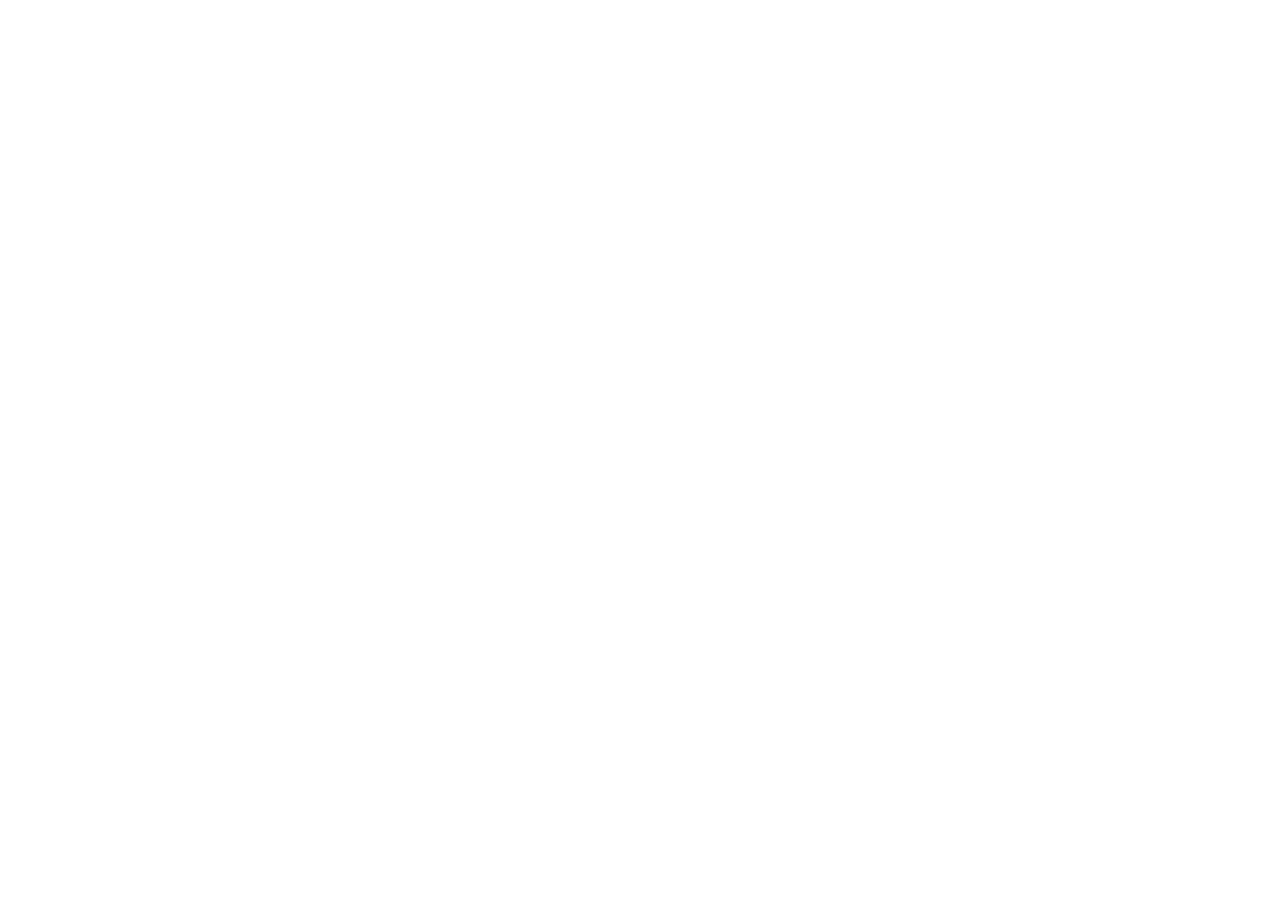
==== index.html @ 8f9c3c63 "feat: add css file" ====
<!DOCTYPE html>
<html lang="en">
<head>
	<meta charset="UTF-8">
	<meta http-equiv="X-UA-Compatible" content="IE=edge">
	<meta name="viewport" content="width=device-width, initial-scale=1.0">
	<title>Document</title>
</head>
<body>
	
</body>
</html>
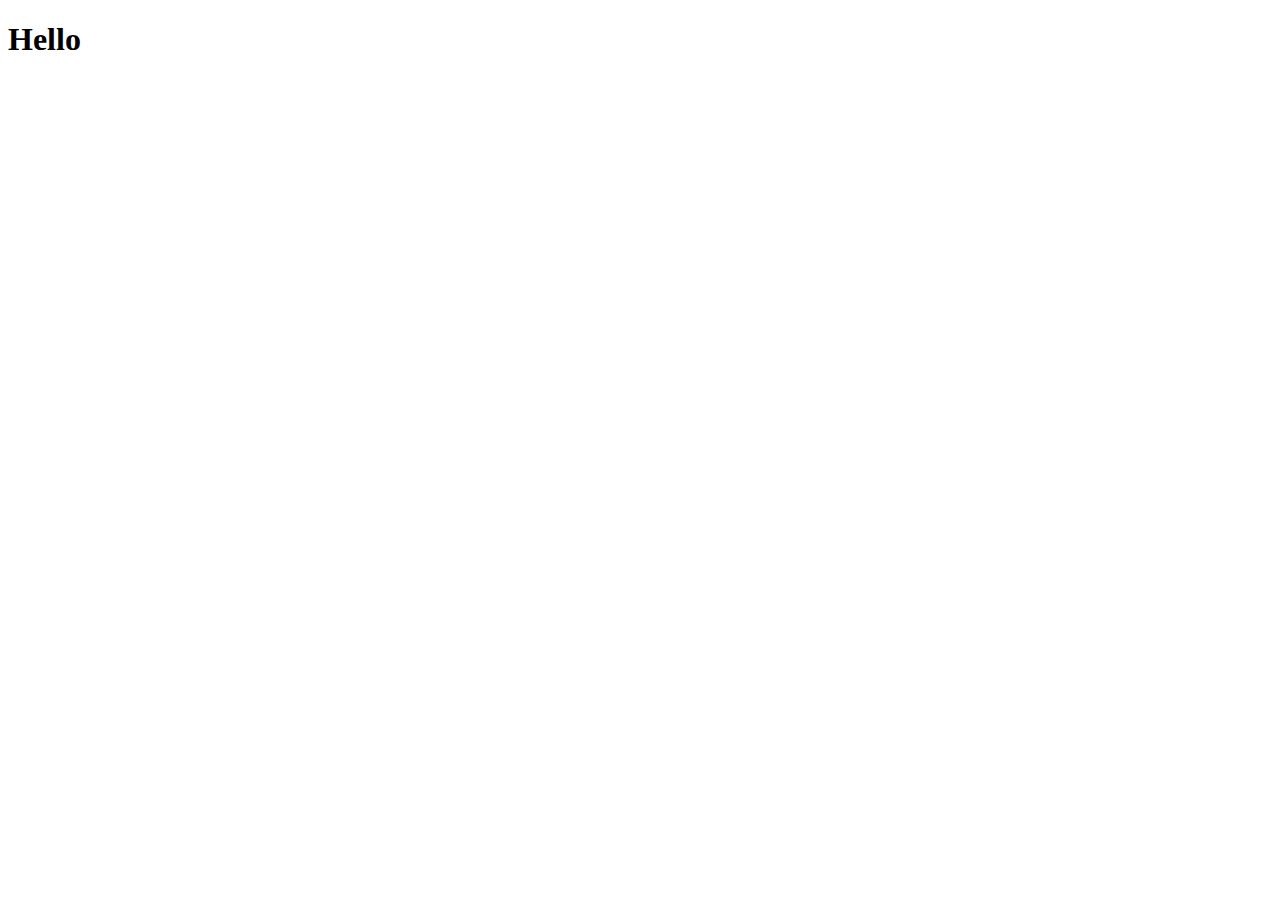
==== commit 8ff8bd0b: "feat:fix html file" ====
--- a/index.html
+++ b/index.html
@@ -1,12 +1,15 @@
 <!DOCTYPE html>
 <html lang="en">
+
 <head>
 	<meta charset="UTF-8">
 	<meta http-equiv="X-UA-Compatible" content="IE=edge">
 	<meta name="viewport" content="width=device-width, initial-scale=1.0">
 	<title>Document</title>
 </head>
+
 <body>
-	
+	<h1>Hello</h1>
 </body>
+
 </html>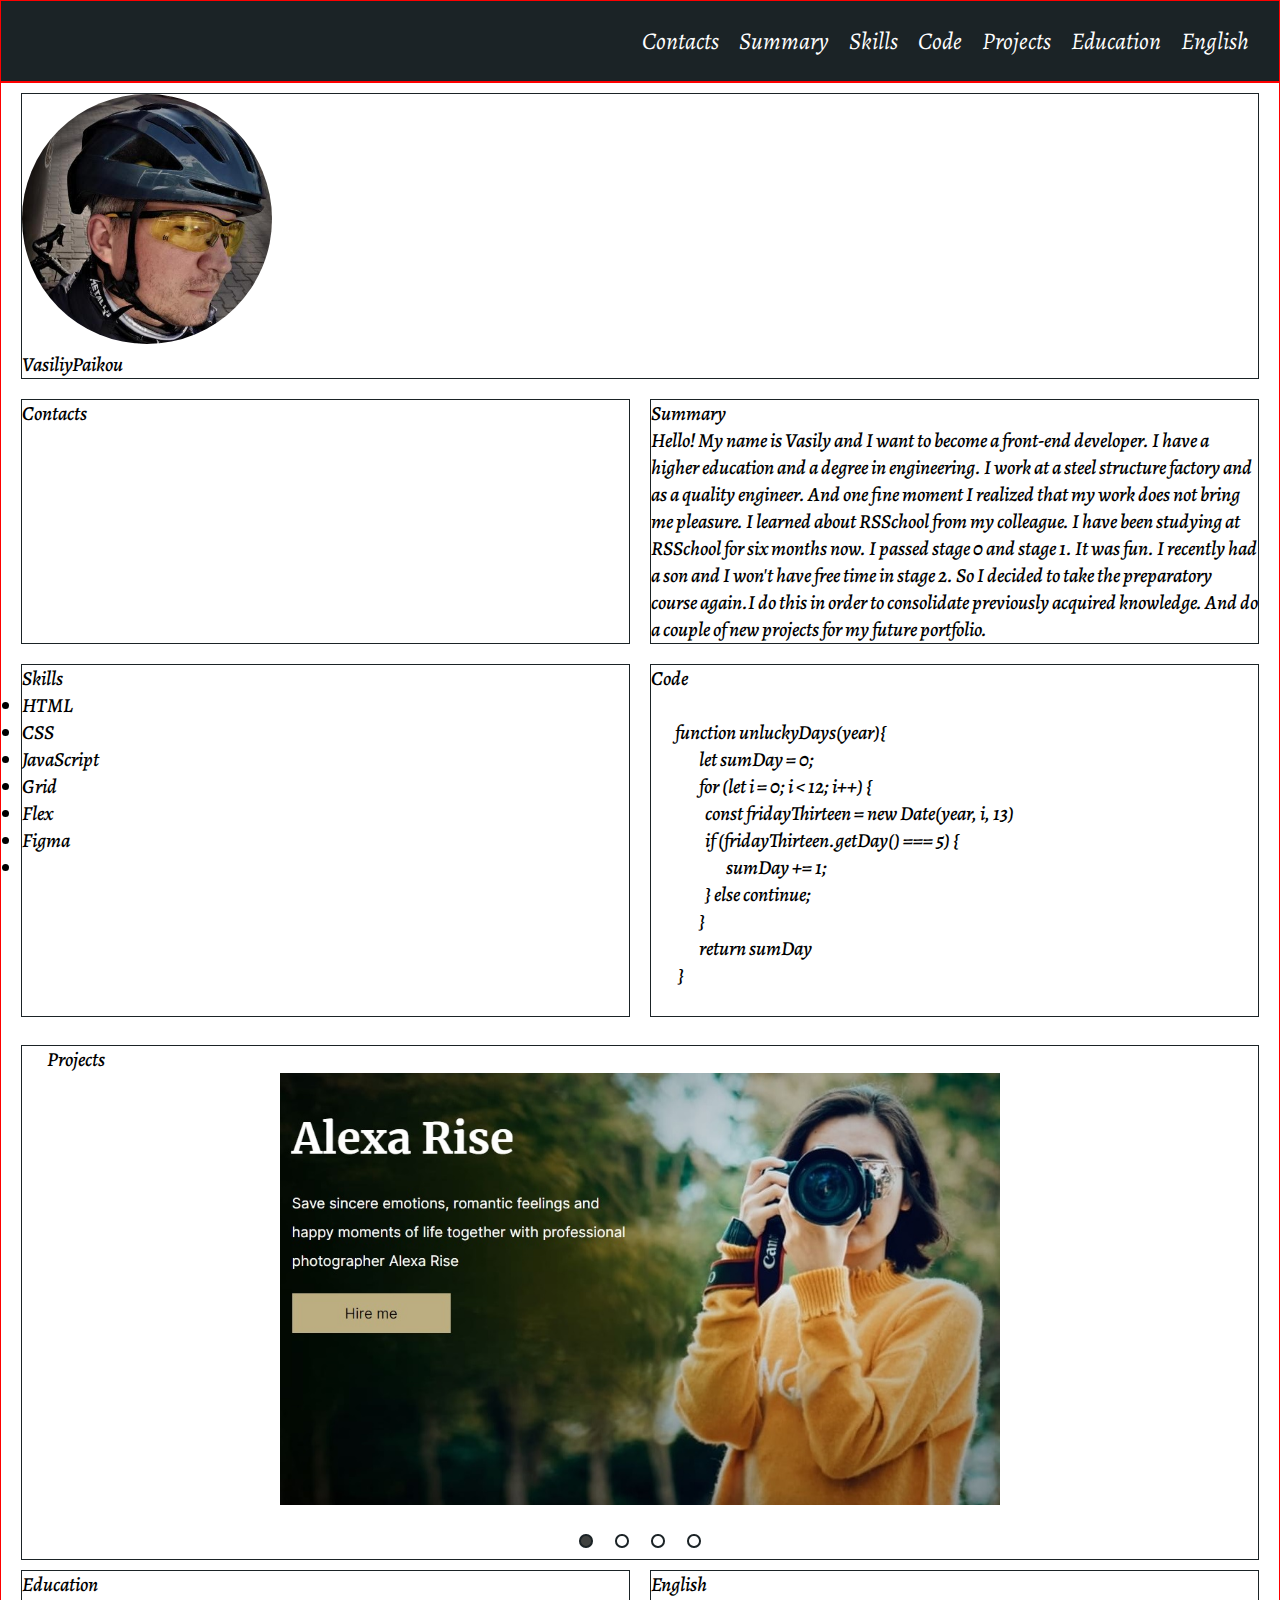
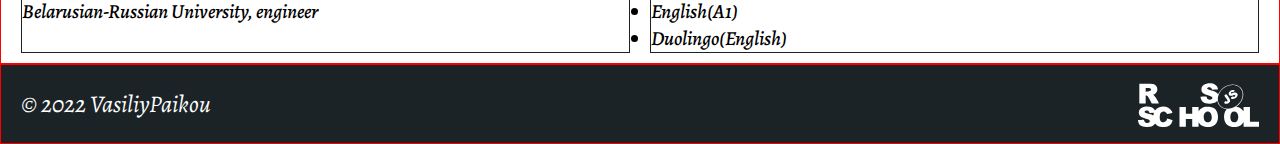
==== commit 540815dc: "feat:start cv" ====
--- a/index.html
+++ b/index.html
@@ -5,11 +5,139 @@
 	<meta charset="UTF-8">
 	<meta http-equiv="X-UA-Compatible" content="IE=edge">
 	<meta name="viewport" content="width=device-width, initial-scale=1.0">
-	<title>Document</title>
+	<title>VasiliyPaikou</title>
+	<link rel="stylesheet" href="style.css">
+	<link rel="shortcut icon" href="/assets/icons/rs.ico" type="image/x-icon">
 </head>
 
 <body>
-	<h1>Hello</h1>
+	<div class="wrapper">
+		<header class="header-container">
+			<div class="container">
+				<nav class="navigation">
+					<ul class="nav-list">
+						<li class="nav-list__item"><a href="#contacts" class="nav-list__link">Contacts</a></li>
+						<li class="nav-list__item"><a href="#summary" class="nav-list__link">Summary</a></li>
+						<li class="nav-list__item"><a href="#skills" class="nav-list__link">Skills</a></li>
+						<li class="nav-list__item"><a href="#code" class="nav-list__link">Code</a></li>
+						<li class="nav-list__item"><a href="#projects" class="nav-list__link">Projects</a></li>
+						<li class="nav-list__item"><a href="#education" class="nav-list__link">Education</a></li>
+						<li class="nav-list__item"><a href="#english" class="nav-list__link">English</a></li>
+					</ul>
+				</nav>
+			</div>
+		</header>
+		<main class="main">
+			<div class="container main-container">
+				<section class="main-section profile-section" id="contacts">
+					<img src="assets/images/rss-avatar.jpeg" alt="rss-avatar" class="rss-avatar">
+					<h1 class="section-title">VasiliyPaikou</h1>
+				</section>
+				<section class="main-section" id="contacts">
+
+					<h2 class="section-title">Contacts</h2>
+				</section>
+				<section class="main-section" id="summary">
+					<h2 class="section-title">Summary</h2>
+					<p class="p-text">
+						Hello! My name is Vasily and I want to become a front-end developer. I have a higher education and a
+						degree in engineering. I work at a steel structure factory and as a quality engineer. And one fine
+						moment I realized that my work does not bring me pleasure. I learned about RSSchool from my colleague.
+						I have been studying at RSSchool for six months now. I passed stage 0 and stage 1. It was fun. I
+						recently had a son and I won't have free time in stage 2. So I decided to take the preparatory course
+						again.I do this in order to consolidate previously acquired knowledge. And do a couple of new projects
+						for
+						my future portfolio.</p>
+				</section>
+				<section class="main-section" id="skills">
+					<h2 class="section-title">Skills</h2>
+<ul>
+	<li>HTML</li>
+	<li>CSS</li>
+	<li>JavaScript</li>
+	<li>Grid</li>
+	<li>Flex</li>
+	<li>Figma</li>
+	<li></li>
+</ul>
+				</section>
+				<section class="main-section" id="code">
+					<h2 class="section-title">Code</h2>
+<pre class="pre">
+<code class="code">
+	function unluckyDays(year){
+		let sumDay = 0;
+		for (let i = 0; i < 12; i++) {
+		  const fridayThirteen = new Date(year, i, 13)
+		  if (fridayThirteen.getDay() === 5) {
+			 sumDay += 1;
+		  } else continue;
+		}
+		return sumDay
+	 }
+</code>
+</pre>
+				</section>
+				<section class="main-section project-section" id="projects">
+					<h2 class="section-title">Projects</h2>
+					<input type="radio" name="point" id="slide1" checked>
+					<input type="radio" name="point" id="slide2">
+					<input type="radio" name="point" id="slide3">
+					<input type="radio" name="point" id="slide4">
+					<div class="slider">
+						<a href="https://rolling-scopes-school.github.io/vasiliypaikou-JSFEPRESCHOOL/portfolio/"
+							class="slides slide1" target="_blank"><img src="assets/images/1.jpg" alt="portfolio"></a>
+						<a href="https://rolling-scopes-school.github.io/vasiliypaikou-JSFE2022Q1/shelter/pages/main/"
+							class="slides slide2" target="_blank"><img src="assets/images/2.jpg" alt="shelter"></a>
+						<a href="https://rolling-scopes-school.github.io/vasiliypaikou-JSFEPRESCHOOL/tic-tac-toe/"
+							class="slides slide3" target="_blank"><img src="assets/images/3.jpg" alt="tic-tac-toe"></a>
+						<a href="https://rolling-scopes-school.github.io/vasiliypaikou-JSFEPRESCHOOL/random-jokes/"
+							class="slides slide4" target="_blank"><img src="assets/images/4.jpg" alt="random-jokes"></a>
+					</div>
+					<div class="panel">
+
+						<div class="controls">
+							<label for="slide1" class="lbl">
+								<div class="lbd lbd1"></div>
+							</label>
+							<label for="slide2" class="lbl">
+								<div class="lbd lbd2"></div>
+							</label>
+							<label for="slide3" class="lbl">
+								<div class="lbd lbd3"></div>
+							</label>
+							<label for="slide4" class="lbl">
+								<div class="lbd lbd4"></div>
+							</label>
+						</div>
+					</div>
+				</section>
+				<section class="main-section" id="education">
+					<h2 class="section-title">Education</h2>
+					<p class="p-text">Belarusian-Russian University, engineer</p>
+				</section>
+				<section class="main-section" id="english">
+					<h2 class="section-title">English</h2>
+					<ul class="lang">
+						<li class="lang-item">English(A1)</li>
+						<li class="lang-item">Duolingo(English)</li>
+
+					</ul>
+				</section>
+			</div>
+		</main>
+		<footer class="footer-container">
+			<div class="container footer-wrapper">
+				<div class="footer-link">
+					© 2022
+					<a href="https://github.com/VasiliyPaikou" target="_blank"
+						class="footer-container__github">VasiliyPaikou</a>
+				</div>
+				<a href="https://rs.school/js/" target="_blank" class="footer-container__logo"></a>
+			</div>
+		</footer>
+	</div>
+
 </body>
 
 </html>--- a/style.css
+++ b/style.css
@@ -0,0 +1,223 @@
+@font-face {
+	font-family: 'Alegreya';
+	src: url("assets/fonts/Alegreya-Italic.ttf");
+	font-weight: 400;
+ }
+ @font-face {
+	font-family: 'Alegreya';
+	src: url("assets/fonts/Alegreya-MediumItalic.ttf");
+	font-weight: 500;
+ }
+
+* {
+	margin: 0;
+	padding: 0;
+	box-sizing: border-box;
+	font-family: 'Alegreya';
+	font-size: 20px;
+	font-weight: 500;
+}
+
+.wrapper{
+display: flex;
+flex-direction: column;
+justify-content: space-between;
+min-width: 320px;
+min-height: 100vh;
+}
+
+.header-container,
+.footer-container{
+	background-color: #1b2326;
+}
+
+.container{
+  margin: 0 auto;
+  padding: 0 20px;
+  max-width: 1440px;
+  border: 1px solid red;
+  min-height: 80px;
+}
+
+.nav-list{
+	display: flex;
+	justify-content: flex-end;
+	align-items: center;
+	min-height: 80px;
+}
+
+.nav-list__item{
+list-style-type: none;
+margin: 0 10px;
+}
+
+.nav-list__link,
+.footer-container__github{
+	text-decoration: none;
+	font-size: 24px;
+	font-weight: 400;
+	color: #FFFFFF;
+}
+.nav-list__link:hover{
+	color: yellow;
+	font-size: 28px;
+}
+/* --------------------main--------------------- */
+.main-container{
+	display: flex;
+	flex-wrap: wrap;
+	justify-content: space-between;
+}
+
+.main-section{
+width:calc(50% - 10px);
+margin:10px 0;
+border:1px solid #1b2326;
+}
+
+.project-section,
+.profile-section{
+width: 100%;
+}
+/* slider */
+
+.project-section {
+	margin:  0 auto;
+	margin-top: 2vh;
+	padding: 0 2%;
+	position: relative;
+}
+
+.slider {
+	min-height:50vh;
+	overflow: hidden;
+	position: relative;
+	max-width: 80vh;
+	margin: 0 auto;
+
+}
+
+.slides {
+	position: absolute;
+	width: 100%;
+}
+
+img{
+	width: 100%;
+}
+
+input {
+	display: none;
+}
+
+
+.text {
+	height: inherit; 
+	 position: relative; 
+	width: inherit;
+}
+
+.controls {
+	margin: 0 auto;
+display: flex;
+} 
+
+.lbd{
+	width: 2vh;
+	height: 2vh;
+}
+
+label {
+	display: flex;
+	justify-content: center;
+	align-items: center;
+	cursor: pointer;
+	height: 4vh;
+	width: 4vh;
+	position: relative;
+}
+
+.lbd{
+	height: 1.5vh;
+	width: 1.5vh;
+	border-radius: 50%;
+	transition: background ease-in-out 0.5s;
+	border: 0.3vh solid #1b2326;
+}
+
+
+#slide1:checked ~ .panel > .controls > .lbl > .lbd1,
+#slide2:checked ~ .panel > .controls > .lbl > .lbd2,
+#slide3:checked ~ .panel > .controls > .lbl > .lbd3,
+#slide4:checked ~ .panel > .controls > .lbl > .lbd4 
+{
+	background: #404240;
+}
+
+
+label:hover .lbd{
+	background-color: yellow;
+	border: 0.3vh solid black;
+}
+
+.slides,
+.text {
+	font-size: 1em;
+	height: inherit;
+	opacity: 0;
+	position: absolute;
+	width: inherit;
+	z-index: 0;
+	transform: scale(1.2);
+	transition: transform ease-in-out .9s, opacity ease-in-out .9s;
+}
+
+#slide1:checked ~ .slider > .slide1,
+#slide2:checked ~ .slider > .slide2,
+#slide3:checked ~ .slider > .slide3,
+#slide4:checked ~ .slider > .slide4,
+#slide1:checked ~ .panel > .joke > .slide1,
+#slide2:checked ~ .panel > .joke > .slide2,
+#slide3:checked ~ .panel > .joke > .slide3,
+#slide4:checked ~ .panel > .joke > .slide4  {
+	opacity: 1;
+	z-index: 1;
+	transform: scale(1);
+}
+
+.panel{
+	margin: 0 auto;
+	display: flex;
+	justify-content:center;
+
+}
+/*  */
+.rss-avatar{
+	width: 250px;
+border-radius: 50%;
+}
+
+.p-text{
+
+}
+
+.footer-wrapper{
+  display: flex;
+  justify-content: space-between;
+  align-items: center;
+}
+
+.footer-container__logo {
+	width: 121px;
+	height: 45px;
+	background-image: url("assets/icons/rss.svg");
+	background-size: contain;
+	background-repeat: no-repeat;
+ }
+
+ .footer-link{
+	text-decoration: none;
+	font-size: 24px;
+	font-weight: 400;
+	color: #FFFFFF;
+}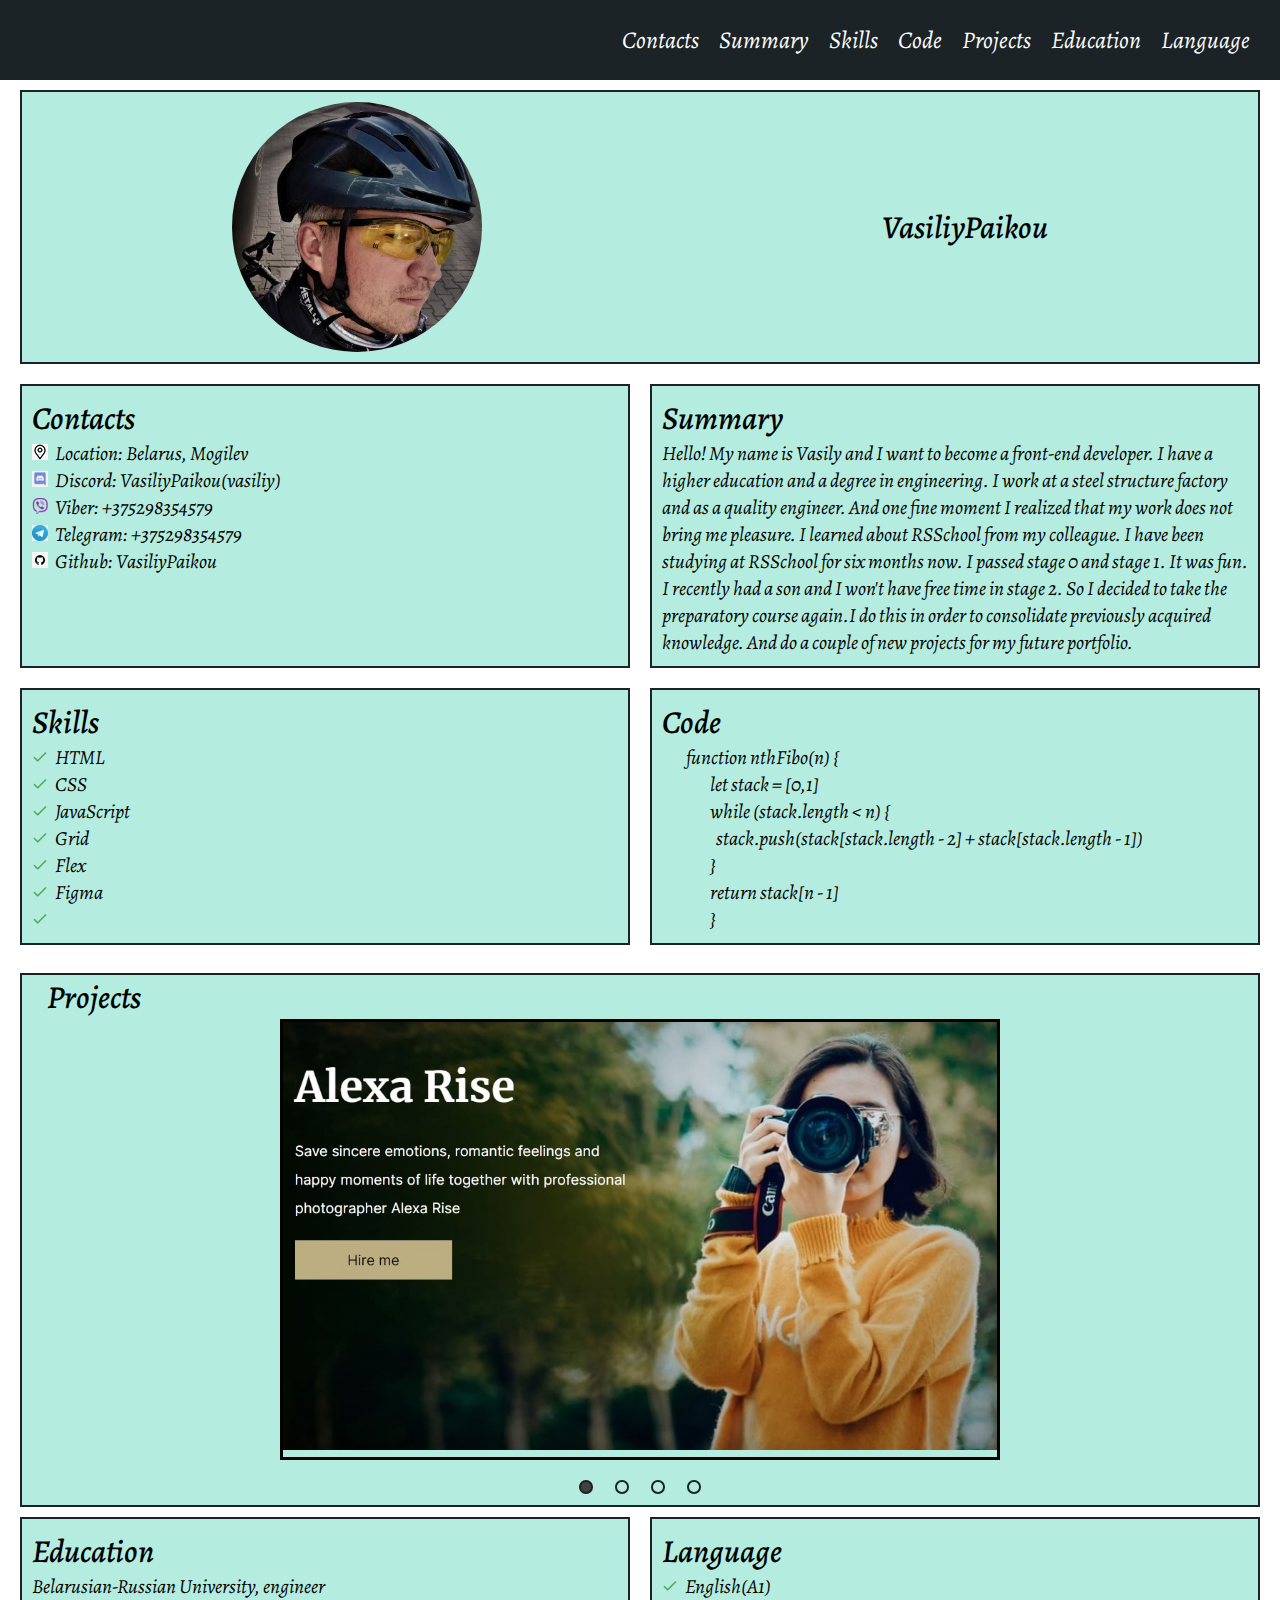
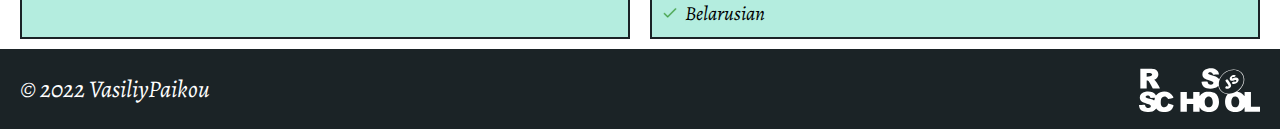
==== commit 112d1ac5: "feat:add icons contacts" ====
--- a/index.html
+++ b/index.html
@@ -22,20 +22,27 @@
 						<li class="nav-list__item"><a href="#code" class="nav-list__link">Code</a></li>
 						<li class="nav-list__item"><a href="#projects" class="nav-list__link">Projects</a></li>
 						<li class="nav-list__item"><a href="#education" class="nav-list__link">Education</a></li>
-						<li class="nav-list__item"><a href="#english" class="nav-list__link">English</a></li>
+						<li class="nav-list__item"><a href="#english" class="nav-list__link">Language</a></li>
 					</ul>
 				</nav>
 			</div>
 		</header>
 		<main class="main">
 			<div class="container main-container">
-				<section class="main-section profile-section" id="contacts">
+				<section class="main-section profile-section">
 					<img src="assets/images/rss-avatar.jpeg" alt="rss-avatar" class="rss-avatar">
 					<h1 class="section-title">VasiliyPaikou</h1>
 				</section>
 				<section class="main-section" id="contacts">
+					<h2 class="section-title">Contacts</h2>
 
-					<h2 class="section-title">Contacts</h2>
+					<ul>
+						<li class="lang-item location">Location: Belarus, Mogilev</li>
+						<li class="lang-item discord">Discord: VasiliyPaikou(vasiliy)</li>
+						<li class="lang-item viber">Viber: +375298354579</li>
+						<li class="lang-item telegram">Telegram: +375298354579</li>
+						<li class="lang-item github">Github: <a href="https://github.com/VasiliyPaikou"  class="git-link" target="_blank">VasiliyPaikou</a></li>
+					</ul>
 				</section>
 				<section class="main-section" id="summary">
 					<h2 class="section-title">Summary</h2>
@@ -51,31 +58,26 @@
 				</section>
 				<section class="main-section" id="skills">
 					<h2 class="section-title">Skills</h2>
-<ul>
-	<li>HTML</li>
-	<li>CSS</li>
-	<li>JavaScript</li>
-	<li>Grid</li>
-	<li>Flex</li>
-	<li>Figma</li>
-	<li></li>
-</ul>
+					<ul>
+						<li class="lang-item">HTML</li>
+						<li class="lang-item">CSS</li>
+						<li class="lang-item">JavaScript</li>
+						<li class="lang-item">Grid</li>
+						<li class="lang-item">Flex</li>
+						<li class="lang-item">Figma</li>
+						<li class="lang-item"></li>
+					</ul>
 				</section>
 				<section class="main-section" id="code">
 					<h2 class="section-title">Code</h2>
-<pre class="pre">
-<code class="code">
-	function unluckyDays(year){
-		let sumDay = 0;
-		for (let i = 0; i < 12; i++) {
-		  const fridayThirteen = new Date(year, i, 13)
-		  if (fridayThirteen.getDay() === 5) {
-			 sumDay += 1;
-		  } else continue;
+					<pre class="pre">
+	function nthFibo(n) {
+		let stack = [0,1] 
+		while (stack.length < n) {
+		  stack.push(stack[stack.length - 2] + stack[stack.length - 1])
 		}
-		return sumDay
-	 }
-</code>
+		return stack[n - 1]
+		}
 </pre>
 				</section>
 				<section class="main-section project-section" id="projects">
@@ -117,10 +119,10 @@
 					<p class="p-text">Belarusian-Russian University, engineer</p>
 				</section>
 				<section class="main-section" id="english">
-					<h2 class="section-title">English</h2>
+					<h2 class="section-title">Language</h2>
 					<ul class="lang">
 						<li class="lang-item">English(A1)</li>
-						<li class="lang-item">Duolingo(English)</li>
+						<li class="lang-item">Belarusian</li>
 
 					</ul>
 				</section>
--- a/style.css
+++ b/style.css
@@ -9,13 +9,17 @@
 	font-weight: 500;
  }
 
+ html {
+	scroll-behavior: smooth; 
+ }
+ 
 * {
 	margin: 0;
 	padding: 0;
 	box-sizing: border-box;
 	font-family: 'Alegreya';
 	font-size: 20px;
-	font-weight: 500;
+	font-weight: 400;
 }
 
 .wrapper{
@@ -35,7 +39,6 @@
   margin: 0 auto;
   padding: 0 20px;
   max-width: 1440px;
-  border: 1px solid red;
   min-height: 80px;
 }
 
@@ -69,10 +72,17 @@
 	justify-content: space-between;
 }
 
+.section-title{
+	font-size: 32px;
+	font-weight: 500;
+}
+
 .main-section{
 width:calc(50% - 10px);
 margin:10px 0;
-border:1px solid #1b2326;
+border:2px solid #1b2326;
+padding: 10px;
+background-color: #b4eddf;
 }
 
 .project-section,
@@ -86,6 +96,12 @@
 	margin-top: 2vh;
 	padding: 0 2%;
 	position: relative;
+}
+
+.profile-section{
+	display: flex;
+	align-items: center;
+	justify-content: space-around;
 }
 
 .slider {
@@ -100,6 +116,7 @@
 .slides {
 	position: absolute;
 	width: 100%;
+	border: 3px solid #000000;
 }
 
 img{
@@ -197,9 +214,30 @@
 border-radius: 50%;
 }
 
-.p-text{
-
-}
+.lang-item{
+  list-style-position: inside;
+  list-style-image: url(assets/icons/mark.ico);
+}
+
+.location{
+	list-style-image: url(assets/icons/location.ico);
+ }
+ 
+ .discord{
+	list-style-image: url(assets/icons/discord.ico);
+ }
+ 
+ .viber{
+	list-style-image: url(assets/icons/viber.ico);
+ }
+ 
+ .telegram{
+	list-style-image: url(assets/icons/telegram.ico);
+ }
+
+ .github{
+	list-style-image: url(assets/icons/github.ico);
+ }
 
 .footer-wrapper{
   display: flex;
@@ -220,4 +258,9 @@
 	font-size: 24px;
 	font-weight: 400;
 	color: #FFFFFF;
+}
+
+ .git-link{
+	text-decoration: none;
+	color: #000000;
 }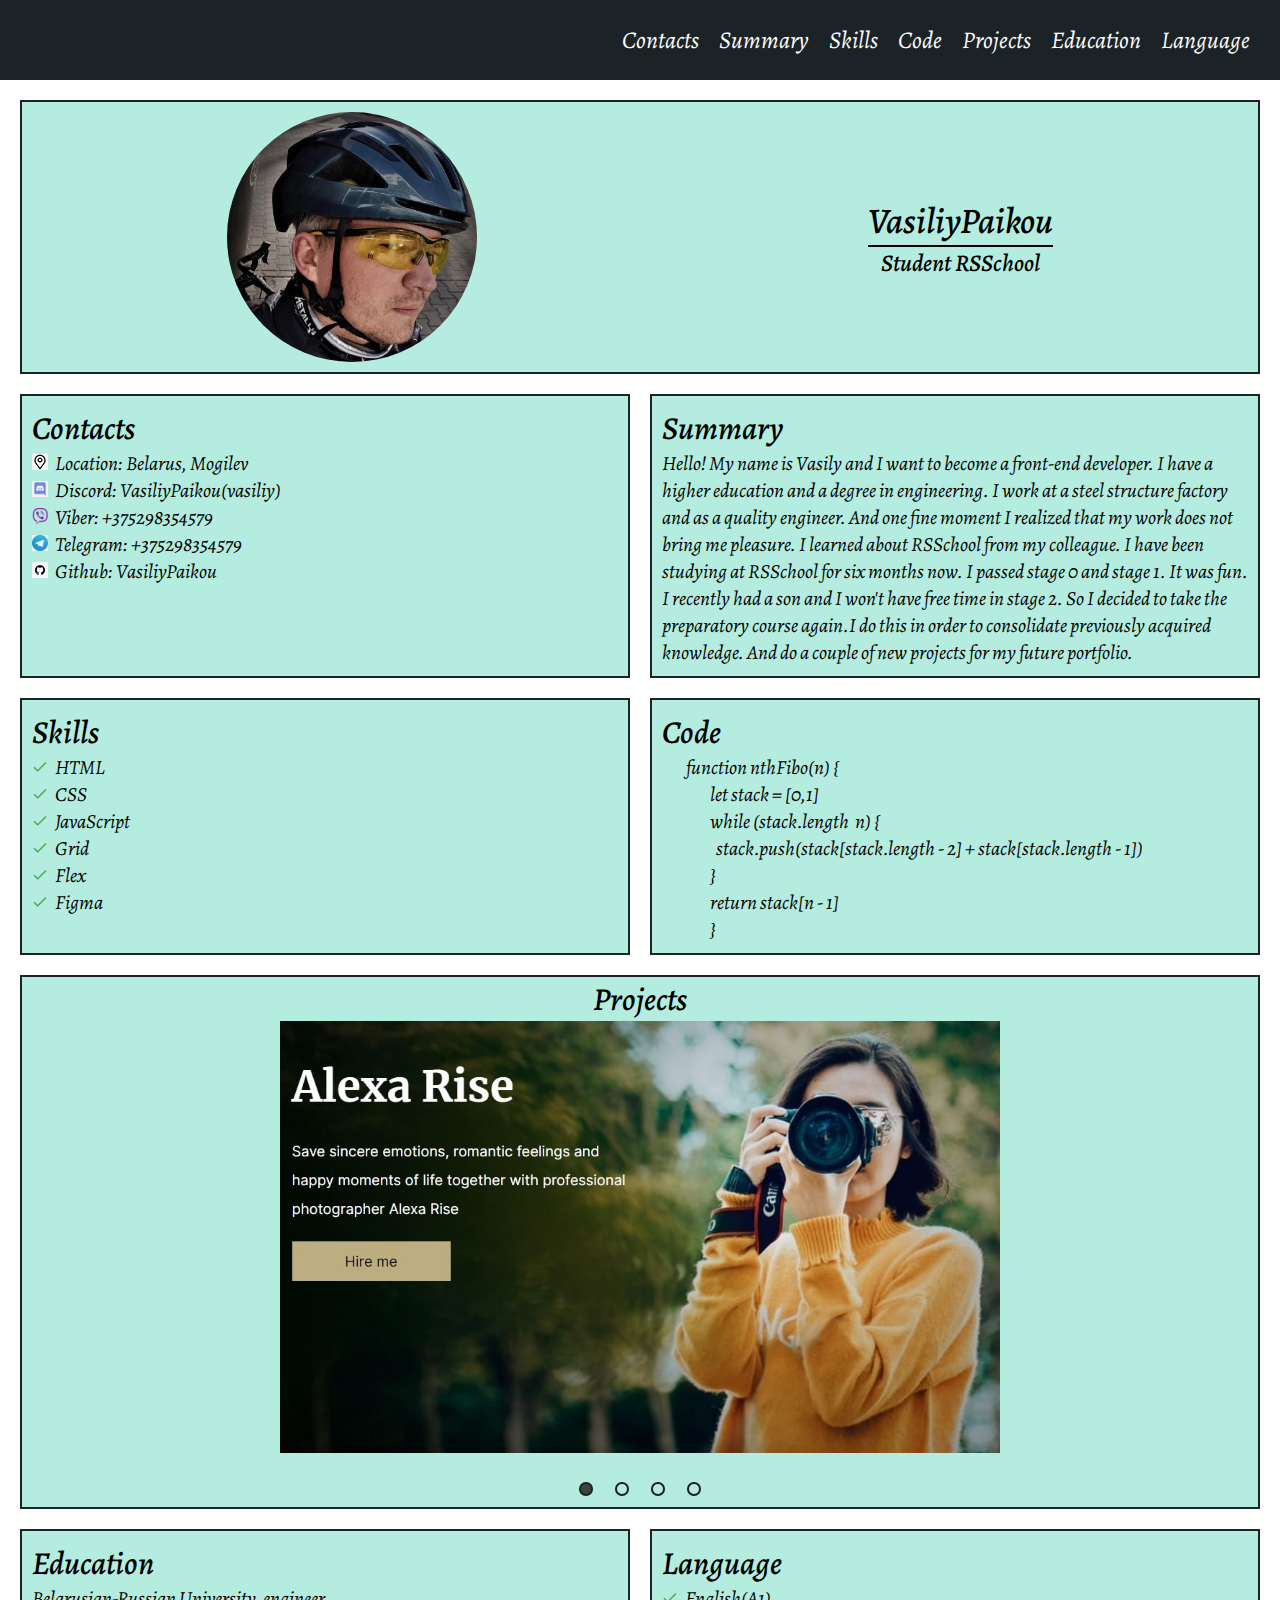
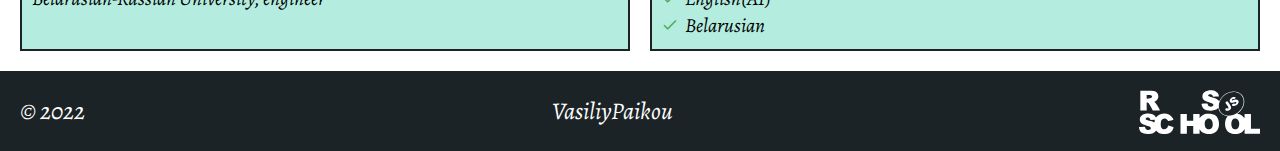
==== commit 6c8ffc62: "feat: add box-shadow for section" ====
--- a/index.html
+++ b/index.html
@@ -31,7 +31,10 @@
 			<div class="container main-container">
 				<section class="main-section profile-section">
 					<img src="assets/images/rss-avatar.jpeg" alt="rss-avatar" class="rss-avatar">
-					<h1 class="section-title">VasiliyPaikou</h1>
+					<div class="title">
+						<h1 class="section-title profile-title">VasiliyPaikou</h1>
+						<h3 class="subtitle">Student RSSchool</h3>
+					</div>
 				</section>
 				<section class="main-section" id="contacts">
 					<h2 class="section-title">Contacts</h2>
@@ -41,7 +44,8 @@
 						<li class="lang-item discord">Discord: VasiliyPaikou(vasiliy)</li>
 						<li class="lang-item viber">Viber: +375298354579</li>
 						<li class="lang-item telegram">Telegram: +375298354579</li>
-						<li class="lang-item github">Github: <a href="https://github.com/VasiliyPaikou"  class="git-link" target="_blank">VasiliyPaikou</a></li>
+						<li class="lang-item github">Github: <a href="https://github.com/VasiliyPaikou" class="git-link"
+								target="_blank">VasiliyPaikou</a></li>
 					</ul>
 				</section>
 				<section class="main-section" id="summary">
@@ -65,7 +69,6 @@
 						<li class="lang-item">Grid</li>
 						<li class="lang-item">Flex</li>
 						<li class="lang-item">Figma</li>
-						<li class="lang-item"></li>
 					</ul>
 				</section>
 				<section class="main-section" id="code">
@@ -73,7 +76,7 @@
 					<pre class="pre">
 	function nthFibo(n) {
 		let stack = [0,1] 
-		while (stack.length < n) {
+		while (stack.length  n) {
 		  stack.push(stack[stack.length - 2] + stack[stack.length - 1])
 		}
 		return stack[n - 1]
@@ -100,16 +103,16 @@
 
 						<div class="controls">
 							<label for="slide1" class="lbl">
-								<div class="lbd lbd1"></div>
+								<span class="lbd lbd1"></span>
 							</label>
 							<label for="slide2" class="lbl">
-								<div class="lbd lbd2"></div>
+								<span class="lbd lbd2"></span>
 							</label>
 							<label for="slide3" class="lbl">
-								<div class="lbd lbd3"></div>
+								<span class="lbd lbd3"></span>
 							</label>
 							<label for="slide4" class="lbl">
-								<div class="lbd lbd4"></div>
+								<span class="lbd lbd4"></span>
 							</label>
 						</div>
 					</div>
@@ -130,11 +133,9 @@
 		</main>
 		<footer class="footer-container">
 			<div class="container footer-wrapper">
-				<div class="footer-link">
-					© 2022
-					<a href="https://github.com/VasiliyPaikou" target="_blank"
-						class="footer-container__github">VasiliyPaikou</a>
-				</div>
+				<p class="footer-container__paragraph"> © 2022</p>
+				<a href="https://github.com/VasiliyPaikou" target="_blank"
+					class="footer-container__github">VasiliyPaikou</a>
 				<a href="https://rs.school/js/" target="_blank" class="footer-container__logo"></a>
 			</div>
 		</footer>
--- a/style.css
+++ b/style.css
@@ -12,7 +12,7 @@
  html {
 	scroll-behavior: smooth; 
  }
- 
+
 * {
 	margin: 0;
 	padding: 0;
@@ -35,6 +35,14 @@
 	background-color: #1b2326;
 }
 
+.header-container{
+	margin-bottom: 10px;
+}
+
+.footer-container{
+	margin-top: 10px;
+}
+
 .container{
   margin: 0 auto;
   padding: 0 20px;
@@ -61,9 +69,9 @@
 	font-weight: 400;
 	color: #FFFFFF;
 }
-.nav-list__link:hover{
-	color: yellow;
-	font-size: 28px;
+.nav-list__link:hover,
+.footer-container__github:hover{
+	color: #b4eddf;
 }
 /* --------------------main--------------------- */
 .main-container{
@@ -83,17 +91,39 @@
 border:2px solid #1b2326;
 padding: 10px;
 background-color: #b4eddf;
-}
+transition: 0.5s;
+}
+
+.main-section:hover{
+	box-shadow: 0px 2px 35px 14px rgb(13 13 13 / 50%);
+	}
 
 .project-section,
 .profile-section{
 width: 100%;
 }
+.project-section>.section-title{
+width: fit-content;
+margin: 0 auto;
+}
+
+.profile-title{
+	font-size: 36px;
+	border-bottom: 2px solid #000000;
+}
+
+.subtitle{
+font-weight: 500;
+font-size: 24px;}
+
+.title{
+	display: flex;
+	flex-direction: column;
+	align-items: center;
+}
 /* slider */
 
 .project-section {
-	margin:  0 auto;
-	margin-top: 2vh;
 	padding: 0 2%;
 	position: relative;
 }
@@ -116,7 +146,6 @@
 .slides {
 	position: absolute;
 	width: 100%;
-	border: 3px solid #000000;
 }
 
 img{
@@ -173,7 +202,7 @@
 
 
 label:hover .lbd{
-	background-color: yellow;
+	background-color: #FFFFFF;
 	border: 0.3vh solid black;
 }
 
@@ -245,15 +274,21 @@
   align-items: center;
 }
 
-.footer-container__logo {
+.footer-container__logo{
 	width: 121px;
 	height: 45px;
 	background-image: url("assets/icons/rss.svg");
 	background-size: contain;
 	background-repeat: no-repeat;
- }
-
- .footer-link{
+	transition: 0.3s;
+ }
+
+ .footer-container__logo:hover {
+	filter: invert(6%) sepia(13%) saturate(636%) hue-rotate(99deg) brightness(99%) contrast(87%);
+ }
+
+ .footer-link,
+ .footer-container__paragraph{
 	text-decoration: none;
 	font-size: 24px;
 	font-weight: 400;
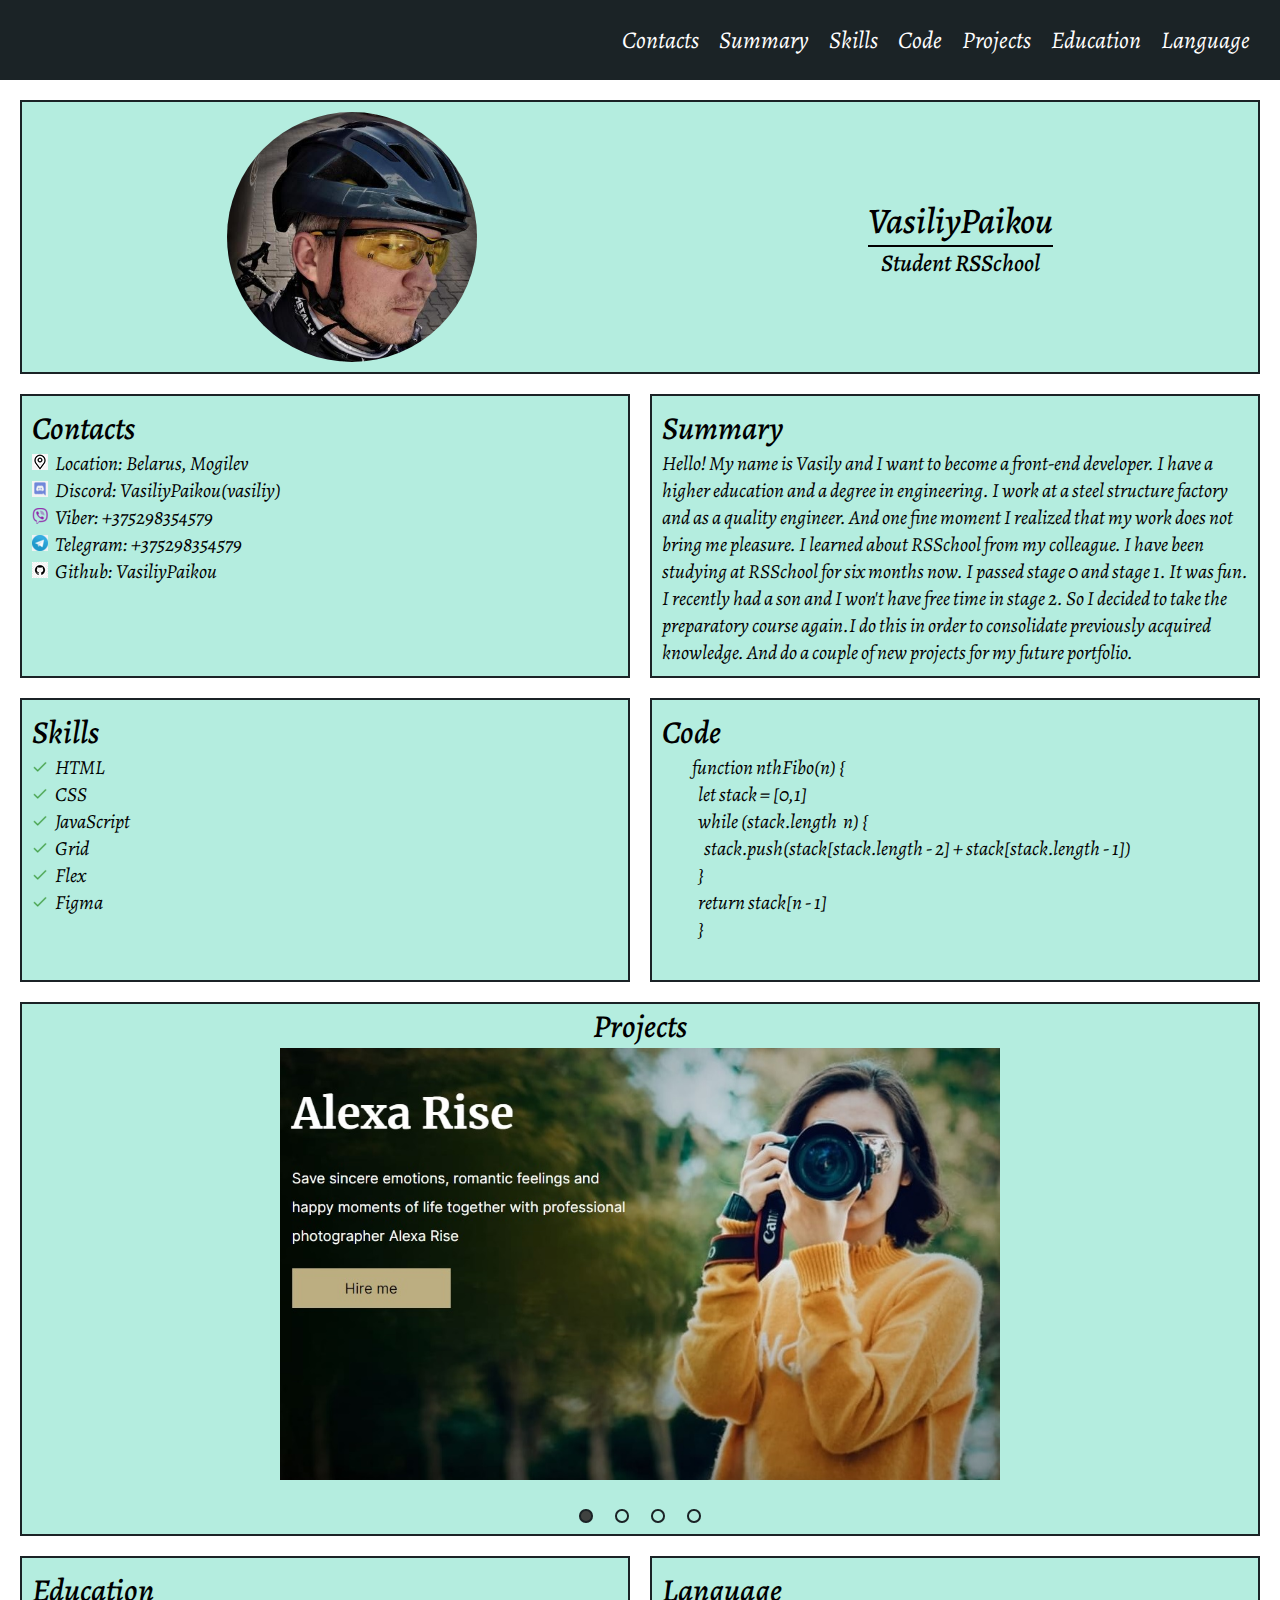
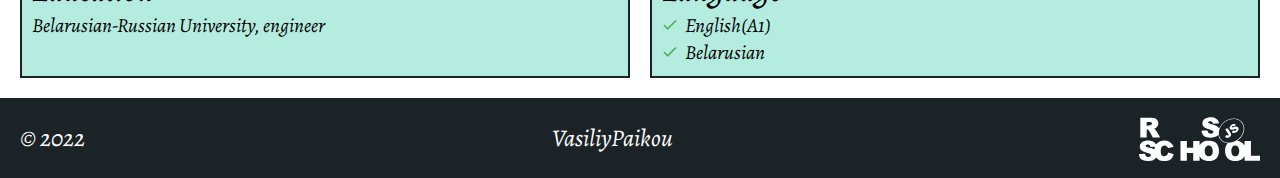
==== commit dad186c0: "refactor:change margin" ====
--- a/index.html
+++ b/index.html
@@ -2,144 +2,141 @@
 <html lang="en">
 
 <head>
-	<meta charset="UTF-8">
-	<meta http-equiv="X-UA-Compatible" content="IE=edge">
-	<meta name="viewport" content="width=device-width, initial-scale=1.0">
-	<title>VasiliyPaikou</title>
-	<link rel="stylesheet" href="style.css">
-	<link rel="shortcut icon" href="/assets/icons/rs.ico" type="image/x-icon">
+  <meta charset="UTF-8">
+  <meta http-equiv="X-UA-Compatible" content="IE=edge">
+  <meta name="viewport" content="width=device-width, initial-scale=1.0">
+  <title>VasiliyPaikou</title>
+  <link rel="stylesheet" href="style.css">
+  <link rel="shortcut icon" href="/assets/icons/rs.ico" type="image/x-icon">
 </head>
 
 <body>
-	<div class="wrapper">
-		<header class="header-container">
-			<div class="container">
-				<nav class="navigation">
-					<ul class="nav-list">
-						<li class="nav-list__item"><a href="#contacts" class="nav-list__link">Contacts</a></li>
-						<li class="nav-list__item"><a href="#summary" class="nav-list__link">Summary</a></li>
-						<li class="nav-list__item"><a href="#skills" class="nav-list__link">Skills</a></li>
-						<li class="nav-list__item"><a href="#code" class="nav-list__link">Code</a></li>
-						<li class="nav-list__item"><a href="#projects" class="nav-list__link">Projects</a></li>
-						<li class="nav-list__item"><a href="#education" class="nav-list__link">Education</a></li>
-						<li class="nav-list__item"><a href="#english" class="nav-list__link">Language</a></li>
-					</ul>
-				</nav>
-			</div>
-		</header>
-		<main class="main">
-			<div class="container main-container">
-				<section class="main-section profile-section">
-					<img src="assets/images/rss-avatar.jpeg" alt="rss-avatar" class="rss-avatar">
-					<div class="title">
-						<h1 class="section-title profile-title">VasiliyPaikou</h1>
-						<h3 class="subtitle">Student RSSchool</h3>
-					</div>
-				</section>
-				<section class="main-section" id="contacts">
-					<h2 class="section-title">Contacts</h2>
-
-					<ul>
-						<li class="lang-item location">Location: Belarus, Mogilev</li>
-						<li class="lang-item discord">Discord: VasiliyPaikou(vasiliy)</li>
-						<li class="lang-item viber">Viber: +375298354579</li>
-						<li class="lang-item telegram">Telegram: +375298354579</li>
-						<li class="lang-item github">Github: <a href="https://github.com/VasiliyPaikou" class="git-link"
-								target="_blank">VasiliyPaikou</a></li>
-					</ul>
-				</section>
-				<section class="main-section" id="summary">
-					<h2 class="section-title">Summary</h2>
-					<p class="p-text">
-						Hello! My name is Vasily and I want to become a front-end developer. I have a higher education and a
-						degree in engineering. I work at a steel structure factory and as a quality engineer. And one fine
-						moment I realized that my work does not bring me pleasure. I learned about RSSchool from my colleague.
-						I have been studying at RSSchool for six months now. I passed stage 0 and stage 1. It was fun. I
-						recently had a son and I won't have free time in stage 2. So I decided to take the preparatory course
-						again.I do this in order to consolidate previously acquired knowledge. And do a couple of new projects
-						for
-						my future portfolio.</p>
-				</section>
-				<section class="main-section" id="skills">
-					<h2 class="section-title">Skills</h2>
-					<ul>
-						<li class="lang-item">HTML</li>
-						<li class="lang-item">CSS</li>
-						<li class="lang-item">JavaScript</li>
-						<li class="lang-item">Grid</li>
-						<li class="lang-item">Flex</li>
-						<li class="lang-item">Figma</li>
-					</ul>
-				</section>
-				<section class="main-section" id="code">
-					<h2 class="section-title">Code</h2>
-					<pre class="pre">
-	function nthFibo(n) {
-		let stack = [0,1] 
-		while (stack.length  n) {
-		  stack.push(stack[stack.length - 2] + stack[stack.length - 1])
-		}
-		return stack[n - 1]
-		}
-</pre>
-				</section>
-				<section class="main-section project-section" id="projects">
-					<h2 class="section-title">Projects</h2>
-					<input type="radio" name="point" id="slide1" checked>
-					<input type="radio" name="point" id="slide2">
-					<input type="radio" name="point" id="slide3">
-					<input type="radio" name="point" id="slide4">
-					<div class="slider">
-						<a href="https://rolling-scopes-school.github.io/vasiliypaikou-JSFEPRESCHOOL/portfolio/"
-							class="slides slide1" target="_blank"><img src="assets/images/1.jpg" alt="portfolio"></a>
-						<a href="https://rolling-scopes-school.github.io/vasiliypaikou-JSFE2022Q1/shelter/pages/main/"
-							class="slides slide2" target="_blank"><img src="assets/images/2.jpg" alt="shelter"></a>
-						<a href="https://rolling-scopes-school.github.io/vasiliypaikou-JSFEPRESCHOOL/tic-tac-toe/"
-							class="slides slide3" target="_blank"><img src="assets/images/3.jpg" alt="tic-tac-toe"></a>
-						<a href="https://rolling-scopes-school.github.io/vasiliypaikou-JSFEPRESCHOOL/random-jokes/"
-							class="slides slide4" target="_blank"><img src="assets/images/4.jpg" alt="random-jokes"></a>
-					</div>
-					<div class="panel">
-
-						<div class="controls">
-							<label for="slide1" class="lbl">
-								<span class="lbd lbd1"></span>
-							</label>
-							<label for="slide2" class="lbl">
-								<span class="lbd lbd2"></span>
-							</label>
-							<label for="slide3" class="lbl">
-								<span class="lbd lbd3"></span>
-							</label>
-							<label for="slide4" class="lbl">
-								<span class="lbd lbd4"></span>
-							</label>
-						</div>
-					</div>
-				</section>
-				<section class="main-section" id="education">
-					<h2 class="section-title">Education</h2>
-					<p class="p-text">Belarusian-Russian University, engineer</p>
-				</section>
-				<section class="main-section" id="english">
-					<h2 class="section-title">Language</h2>
-					<ul class="lang">
-						<li class="lang-item">English(A1)</li>
-						<li class="lang-item">Belarusian</li>
-
-					</ul>
-				</section>
-			</div>
-		</main>
-		<footer class="footer-container">
-			<div class="container footer-wrapper">
-				<p class="footer-container__paragraph"> © 2022</p>
-				<a href="https://github.com/VasiliyPaikou" target="_blank"
-					class="footer-container__github">VasiliyPaikou</a>
-				<a href="https://rs.school/js/" target="_blank" class="footer-container__logo"></a>
-			</div>
-		</footer>
-	</div>
+  <div class="wrapper">
+    <header class="header-container">
+      <div class="container">
+        <nav class="navigation">
+          <ul class="nav-list">
+            <li class="nav-list__item"><a href="#contacts" class="nav-list__link">Contacts</a></li>
+            <li class="nav-list__item"><a href="#summary" class="nav-list__link">Summary</a></li>
+            <li class="nav-list__item"><a href="#skills" class="nav-list__link">Skills</a></li>
+            <li class="nav-list__item"><a href="#code" class="nav-list__link">Code</a></li>
+            <li class="nav-list__item"><a href="#projects" class="nav-list__link">Projects</a></li>
+            <li class="nav-list__item"><a href="#education" class="nav-list__link">Education</a></li>
+            <li class="nav-list__item"><a href="#english" class="nav-list__link">Language</a></li>
+          </ul>
+        </nav>
+      </div>
+    </header>
+    <main class="main">
+      <div class="container main-container">
+        <section class="main-section profile-section">
+          <img src="assets/images/rss-avatar.jpeg" alt="rss-avatar" class="rss-avatar">
+          <div class="title">
+            <h1 class="section-title profile-title">VasiliyPaikou</h1>
+            <h3 class="subtitle">Student RSSchool</h3>
+          </div>
+        </section>
+        <section class="main-section" id="contacts">
+          <h2 class="section-title">Contacts</h2>
+          <ul>
+            <li class="lang-item location">Location: Belarus, Mogilev</li>
+            <li class="lang-item discord">Discord: VasiliyPaikou(vasiliy)</li>
+            <li class="lang-item viber">Viber: +375298354579</li>
+            <li class="lang-item telegram">Telegram: +375298354579</li>
+            <li class="lang-item github">Github: <a href="https://github.com/VasiliyPaikou" class="git-link"
+                target="_blank">VasiliyPaikou</a></li>
+          </ul>
+        </section>
+        <section class="main-section" id="summary">
+          <h2 class="section-title">Summary</h2>
+          <p class="p-text">
+            Hello! My name is Vasily and I want to become a front-end developer. I have a higher education and a
+            degree in engineering. I work at a steel structure factory and as a quality engineer. And one fine
+            moment I realized that my work does not bring me pleasure. I learned about RSSchool from my colleague.
+            I have been studying at RSSchool for six months now. I passed stage 0 and stage 1. It was fun. I
+            recently had a son and I won't have free time in stage 2. So I decided to take the preparatory course
+            again.I do this in order to consolidate previously acquired knowledge. And do a couple of new projects
+            for
+            my future portfolio.</p>
+        </section>
+        <section class="main-section" id="skills">
+          <h2 class="section-title">Skills</h2>
+          <ul>
+            <li class="lang-item">HTML</li>
+            <li class="lang-item">CSS</li>
+            <li class="lang-item">JavaScript</li>
+            <li class="lang-item">Grid</li>
+            <li class="lang-item">Flex</li>
+            <li class="lang-item">Figma</li>
+          </ul>
+        </section>
+        <section class="main-section" id="code">
+          <h2 class="section-title">Code</h2>
+          <pre class="pre">
+          function nthFibo(n) {
+            let stack = [0,1] 
+            while (stack.length  n) {
+              stack.push(stack[stack.length - 2] + stack[stack.length - 1])
+            }
+            return stack[n - 1]
+            }
+          </pre>
+        </section>
+        <section class="main-section project-section" id="projects">
+          <h2 class="section-title">Projects</h2>
+          <input type="radio" name="point" id="slide1" checked>
+          <input type="radio" name="point" id="slide2">
+          <input type="radio" name="point" id="slide3">
+          <input type="radio" name="point" id="slide4">
+          <div class="slider">
+            <a href="https://rolling-scopes-school.github.io/vasiliypaikou-JSFEPRESCHOOL/portfolio/"
+              class="slides slide1" target="_blank"><img src="assets/images/1.jpg" alt="portfolio"></a>
+            <a href="https://rolling-scopes-school.github.io/vasiliypaikou-JSFE2022Q1/shelter/pages/main/"
+              class="slides slide2" target="_blank"><img src="assets/images/2.jpg" alt="shelter"></a>
+            <a href="https://rolling-scopes-school.github.io/vasiliypaikou-JSFEPRESCHOOL/tic-tac-toe/"
+              class="slides slide3" target="_blank"><img src="assets/images/3.jpg" alt="tic-tac-toe"></a>
+            <a href="https://rolling-scopes-school.github.io/vasiliypaikou-JSFEPRESCHOOL/random-jokes/"
+              class="slides slide4" target="_blank"><img src="assets/images/4.jpg" alt="random-jokes"></a>
+          </div>
+          <div class="panel">
+            <div class="controls">
+              <label for="slide1" class="lbl">
+                <span class="lbd lbd1"></span>
+              </label>
+              <label for="slide2" class="lbl">
+                <span class="lbd lbd2"></span>
+              </label>
+              <label for="slide3" class="lbl">
+                <span class="lbd lbd3"></span>
+              </label>
+              <label for="slide4" class="lbl">
+                <span class="lbd lbd4"></span>
+              </label>
+            </div>
+          </div>
+        </section>
+        <section class="main-section" id="education">
+          <h2 class="section-title">Education</h2>
+          <p class="p-text">Belarusian-Russian University, engineer</p>
+        </section>
+        <section class="main-section" id="english">
+          <h2 class="section-title">Language</h2>
+          <ul class="lang">
+            <li class="lang-item">English(A1)</li>
+            <li class="lang-item">Belarusian</li>
+          </ul>
+        </section>
+      </div>
+    </main>
+    <footer class="footer-container">
+      <div class="container footer-wrapper">
+        <p class="footer-container__paragraph"> © 2022</p>
+        <a href="https://github.com/VasiliyPaikou" target="_blank"
+          class="footer-container__github">VasiliyPaikou</a>
+        <a href="https://rs.school/js/" target="_blank" class="footer-container__logo"></a>
+      </div>
+    </footer>
+  </div>
 
 </body>
 
--- a/style.css
+++ b/style.css
@@ -1,46 +1,47 @@
-@font-face {
-	font-family: 'Alegreya';
-	src: url("assets/fonts/Alegreya-Italic.ttf");
-	font-weight: 400;
- }
- @font-face {
-	font-family: 'Alegreya';
-	src: url("assets/fonts/Alegreya-MediumItalic.ttf");
-	font-weight: 500;
- }
-
- html {
-	scroll-behavior: smooth; 
- }
+@font-face{
+  font-family: 'Alegreya';
+  src: url("assets/fonts/Alegreya-Italic.ttf");
+  font-weight: 400;
+}
+
+@font-face{
+  font-family: 'Alegreya';
+  src: url("assets/fonts/Alegreya-MediumItalic.ttf");
+  font-weight: 500;
+}
+
+html{
+  scroll-behavior: smooth; 
+}
 
 * {
-	margin: 0;
-	padding: 0;
-	box-sizing: border-box;
-	font-family: 'Alegreya';
-	font-size: 20px;
-	font-weight: 400;
+  margin: 0;
+  padding: 0;
+  box-sizing: border-box;
+  font-family: 'Alegreya';
+  font-size: 20px;
+  font-weight: 400;
 }
 
 .wrapper{
-display: flex;
-flex-direction: column;
-justify-content: space-between;
-min-width: 320px;
-min-height: 100vh;
+  display: flex;
+  flex-direction: column;
+  justify-content: space-between;
+  min-width: 320px;
+  min-height: 100vh;
 }
 
 .header-container,
 .footer-container{
-	background-color: #1b2326;
+  background-color: #1b2326;
 }
 
 .header-container{
-	margin-bottom: 10px;
+  margin-bottom: 10px;
 }
 
 .footer-container{
-	margin-top: 10px;
+  margin-top: 10px;
 }
 
 .container{
@@ -51,144 +52,144 @@
 }
 
 .nav-list{
-	display: flex;
-	justify-content: flex-end;
-	align-items: center;
-	min-height: 80px;
+  display: flex;
+  justify-content: flex-end;
+  align-items: center;
+  min-height: 80px;
 }
 
 .nav-list__item{
-list-style-type: none;
-margin: 0 10px;
+  list-style-type: none;
+  margin: 0 10px;
 }
 
 .nav-list__link,
 .footer-container__github{
-	text-decoration: none;
-	font-size: 24px;
-	font-weight: 400;
-	color: #FFFFFF;
-}
+  text-decoration: none;
+  font-size: 24px;
+  font-weight: 400;
+  color: #FFFFFF;
+}
+
 .nav-list__link:hover,
 .footer-container__github:hover{
-	color: #b4eddf;
+  color: #b4eddf;
 }
 /* --------------------main--------------------- */
 .main-container{
-	display: flex;
-	flex-wrap: wrap;
-	justify-content: space-between;
+  display: flex;
+  flex-wrap: wrap;
+  justify-content: space-between;
 }
 
 .section-title{
-	font-size: 32px;
-	font-weight: 500;
+  font-size: 32px;
+  font-weight: 500;
 }
 
 .main-section{
-width:calc(50% - 10px);
-margin:10px 0;
-border:2px solid #1b2326;
-padding: 10px;
-background-color: #b4eddf;
-transition: 0.5s;
+  width:calc(50% - 10px);
+  margin:10px 0;
+  border:2px solid #1b2326;
+  padding: 10px;
+  background-color: #b4eddf;
+  transition: 0.5s;
 }
 
 .main-section:hover{
-	box-shadow: 0px 2px 35px 14px rgb(13 13 13 / 50%);
-	}
+  box-shadow: 0px 2px 35px 14px rgb(13 13 13 / 50%);
+}
 
 .project-section,
 .profile-section{
-width: 100%;
+  width: 100%;
 }
 .project-section>.section-title{
-width: fit-content;
-margin: 0 auto;
+  width: fit-content;
+  margin: 0 auto;
 }
 
 .profile-title{
-	font-size: 36px;
-	border-bottom: 2px solid #000000;
+  font-size: 36px;
+  border-bottom: 2px solid #000000;
 }
 
 .subtitle{
-font-weight: 500;
-font-size: 24px;}
+  font-weight: 500;
+  font-size: 24px;
+}
 
 .title{
-	display: flex;
-	flex-direction: column;
-	align-items: center;
+  display: flex;
+  flex-direction: column;
+  align-items: center;
 }
 /* slider */
-
 .project-section {
-	padding: 0 2%;
-	position: relative;
+  padding: 0 2%;
+  position: relative;
 }
 
 .profile-section{
-	display: flex;
-	align-items: center;
-	justify-content: space-around;
+  display: flex;
+  align-items: center;
+  justify-content: space-around;
 }
 
 .slider {
-	min-height:50vh;
-	overflow: hidden;
-	position: relative;
-	max-width: 80vh;
-	margin: 0 auto;
-
+  min-height:50vh;
+  overflow: hidden;
+  position: relative;
+  max-width: 80vh;
+  margin: 0 auto;
 }
 
 .slides {
-	position: absolute;
-	width: 100%;
+  position: absolute;
+  width: 100%;
 }
 
 img{
-	width: 100%;
+  width: 100%;
 }
 
 input {
-	display: none;
+  display: none;
 }
 
 
 .text {
-	height: inherit; 
-	 position: relative; 
-	width: inherit;
+  height: inherit; 
+   position: relative; 
+  width: inherit;
 }
 
 .controls {
-	margin: 0 auto;
+  margin: 0 auto;
 display: flex;
-} 
+}
 
 .lbd{
-	width: 2vh;
-	height: 2vh;
+  width: 2vh;
+  height: 2vh;
 }
 
 label {
-	display: flex;
-	justify-content: center;
-	align-items: center;
-	cursor: pointer;
-	height: 4vh;
-	width: 4vh;
-	position: relative;
+  display: flex;
+  justify-content: center;
+  align-items: center;
+  cursor: pointer;
+  height: 4vh;
+  width: 4vh;
+  position: relative;
 }
 
 .lbd{
-	height: 1.5vh;
-	width: 1.5vh;
-	border-radius: 50%;
-	transition: background ease-in-out 0.5s;
-	border: 0.3vh solid #1b2326;
+  height: 1.5vh;
+  width: 1.5vh;
+  border-radius: 50%;
+  transition: background ease-in-out 0.5s;
+  border: 0.3vh solid #1b2326;
 }
 
 
@@ -197,25 +198,25 @@
 #slide3:checked ~ .panel > .controls > .lbl > .lbd3,
 #slide4:checked ~ .panel > .controls > .lbl > .lbd4 
 {
-	background: #404240;
+  background: #404240;
 }
 
 
 label:hover .lbd{
-	background-color: #FFFFFF;
-	border: 0.3vh solid black;
+  background-color: #FFFFFF;
+  border: 0.3vh solid black;
 }
 
 .slides,
 .text {
-	font-size: 1em;
-	height: inherit;
-	opacity: 0;
-	position: absolute;
-	width: inherit;
-	z-index: 0;
-	transform: scale(1.2);
-	transition: transform ease-in-out .9s, opacity ease-in-out .9s;
+  font-size: 1em;
+  height: inherit;
+  opacity: 0;
+  position: absolute;
+  width: inherit;
+  z-index: 0;
+  transform: scale(1.2);
+  transition: transform ease-in-out .9s, opacity ease-in-out .9s;
 }
 
 #slide1:checked ~ .slider > .slide1,
@@ -226,20 +227,20 @@
 #slide2:checked ~ .panel > .joke > .slide2,
 #slide3:checked ~ .panel > .joke > .slide3,
 #slide4:checked ~ .panel > .joke > .slide4  {
-	opacity: 1;
-	z-index: 1;
-	transform: scale(1);
+  opacity: 1;
+  z-index: 1;
+  transform: scale(1);
 }
 
 .panel{
-	margin: 0 auto;
-	display: flex;
-	justify-content:center;
+  margin: 0 auto;
+  display: flex;
+  justify-content:center;
 
 }
 /*  */
 .rss-avatar{
-	width: 250px;
+  width: 250px;
 border-radius: 50%;
 }
 
@@ -249,24 +250,24 @@
 }
 
 .location{
-	list-style-image: url(assets/icons/location.ico);
- }
+  list-style-image: url(assets/icons/location.ico);
+}
  
- .discord{
-	list-style-image: url(assets/icons/discord.ico);
- }
+.discord{
+  list-style-image: url(assets/icons/discord.ico);
+}
  
- .viber{
-	list-style-image: url(assets/icons/viber.ico);
- }
+.viber{
+  list-style-image: url(assets/icons/viber.ico);
+}
  
- .telegram{
-	list-style-image: url(assets/icons/telegram.ico);
- }
-
- .github{
-	list-style-image: url(assets/icons/github.ico);
- }
+.telegram{
+  list-style-image: url(assets/icons/telegram.ico);
+}
+
+.github{
+  list-style-image: url(assets/icons/github.ico);
+}
 
 .footer-wrapper{
   display: flex;
@@ -275,27 +276,27 @@
 }
 
 .footer-container__logo{
-	width: 121px;
-	height: 45px;
-	background-image: url("assets/icons/rss.svg");
-	background-size: contain;
-	background-repeat: no-repeat;
-	transition: 0.3s;
- }
-
- .footer-container__logo:hover {
-	filter: invert(6%) sepia(13%) saturate(636%) hue-rotate(99deg) brightness(99%) contrast(87%);
- }
-
- .footer-link,
- .footer-container__paragraph{
-	text-decoration: none;
-	font-size: 24px;
-	font-weight: 400;
-	color: #FFFFFF;
-}
-
- .git-link{
-	text-decoration: none;
-	color: #000000;
+  width: 121px;
+  height: 45px;
+  background-image: url("assets/icons/rss.svg");
+  background-size: contain;
+  background-repeat: no-repeat;
+  transition: 0.3s;
+}
+
+.footer-container__logo:hover {
+  filter: invert(6%) sepia(13%) saturate(636%) hue-rotate(99deg) brightness(99%) contrast(87%);
+}
+
+.footer-link,
+.footer-container__paragraph{
+  text-decoration: none;
+  font-size: 24px;
+  font-weight: 400;
+  color: #FFFFFF;
+}
+
+.git-link{
+  text-decoration: none;
+  color: #000000;
 }